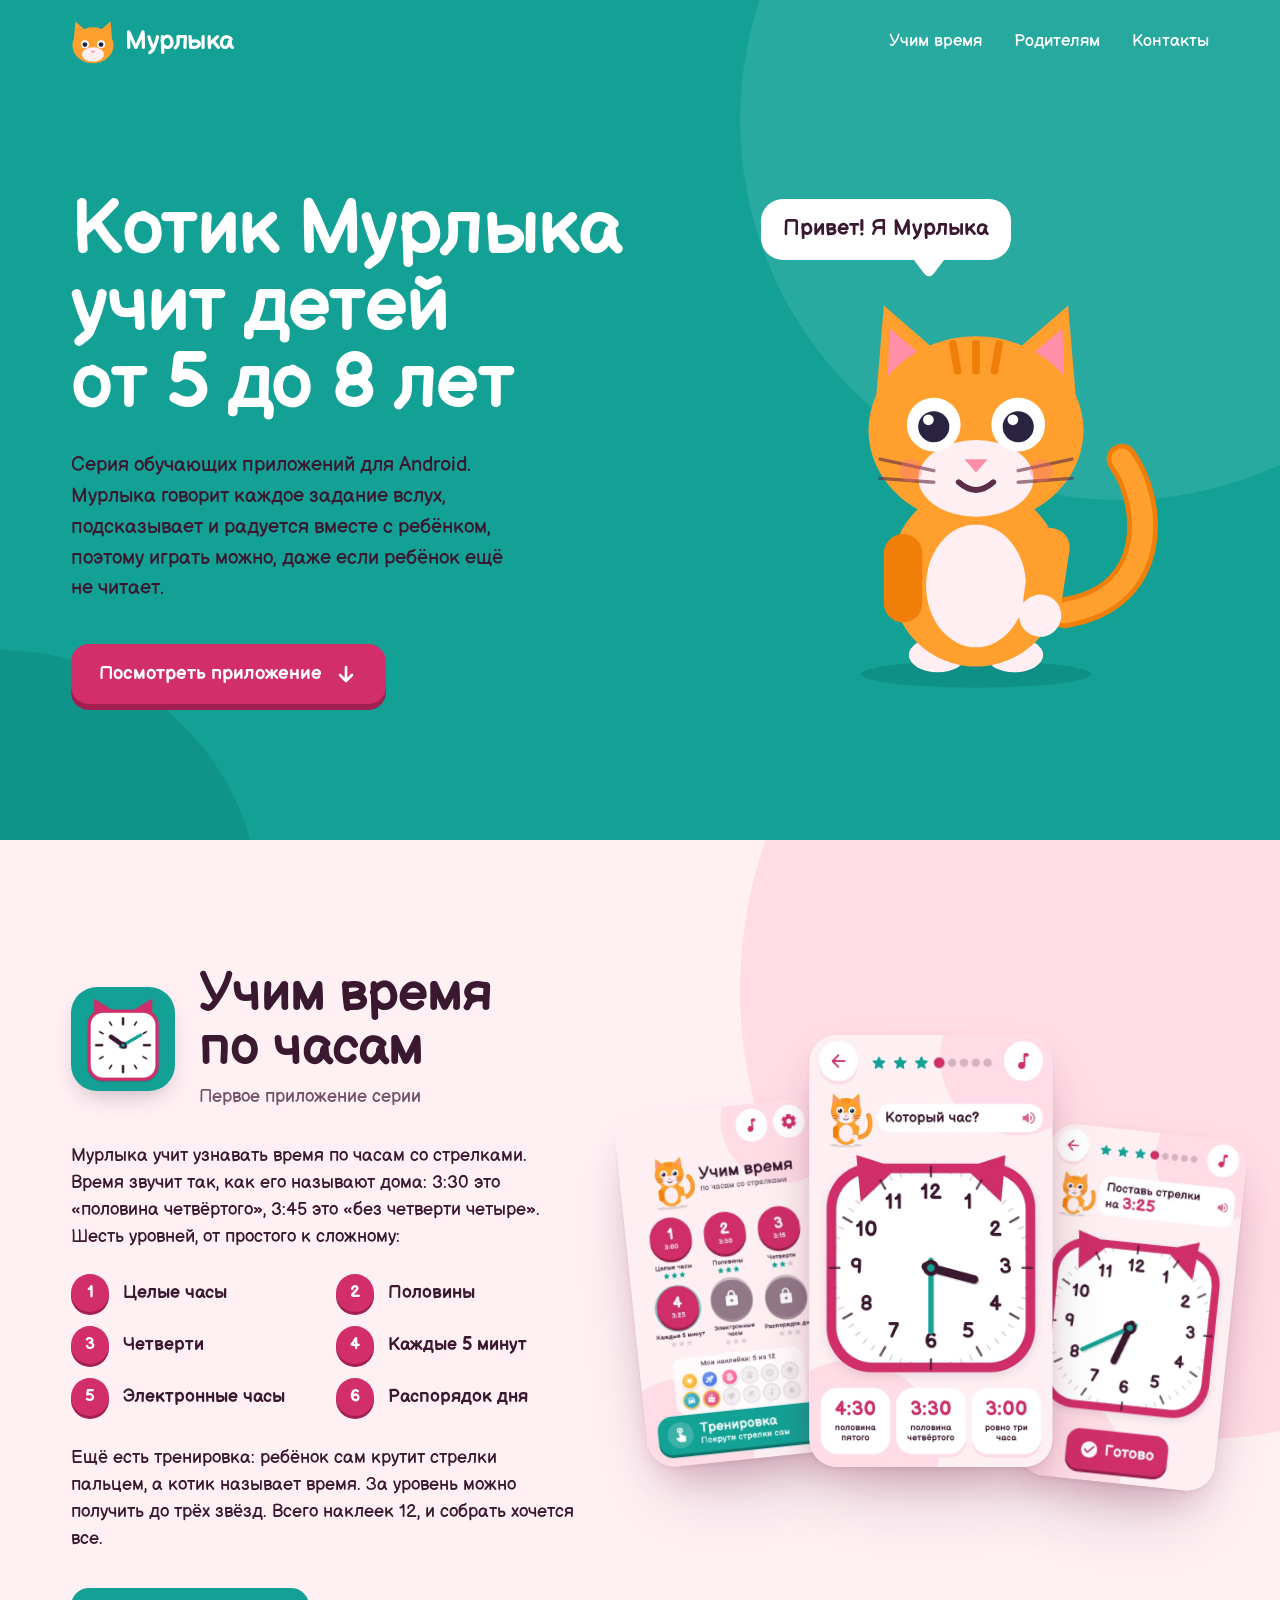
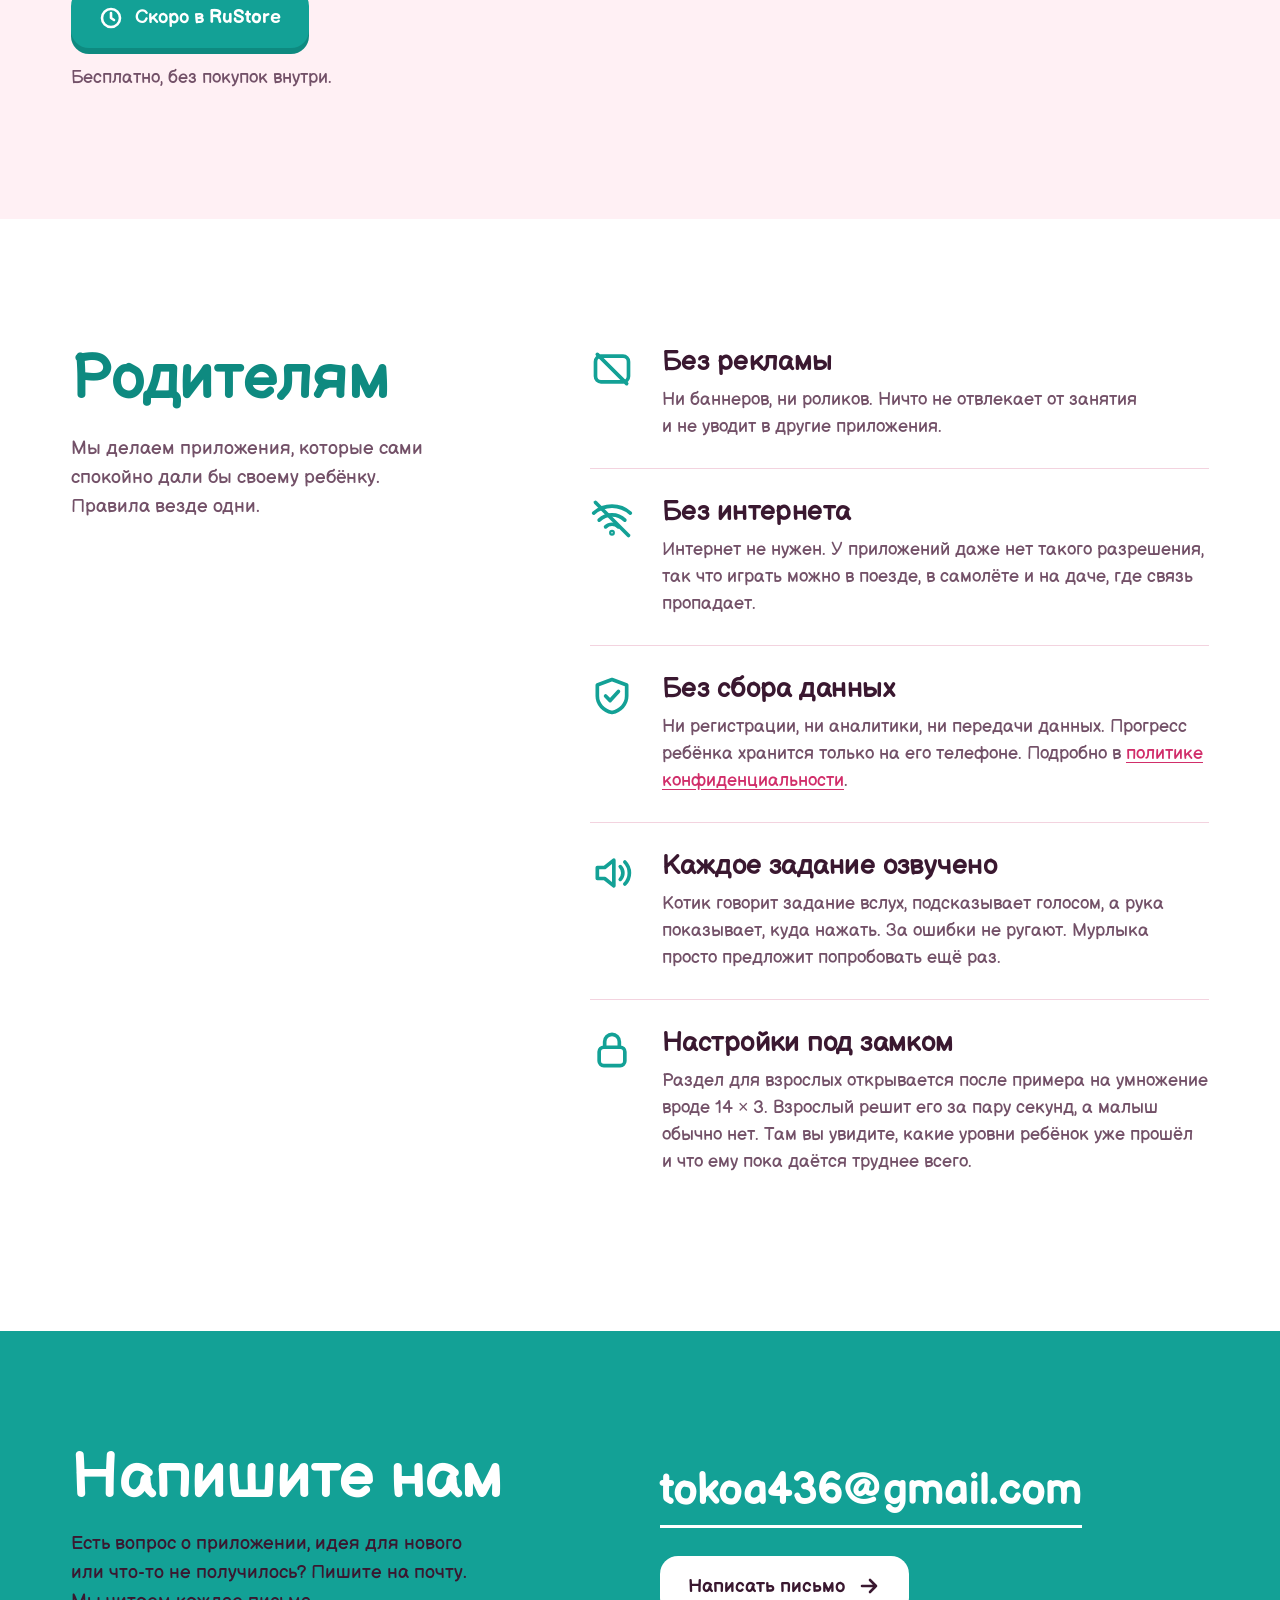
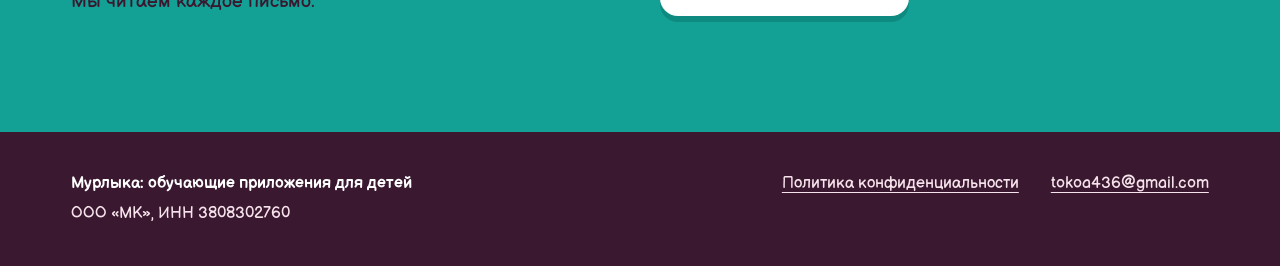
==== index.html @ 490cc43a "Сайт серии «Мурлыка»: главная и политика конфиденциальности" ====
<!doctype html>
<html lang="ru">
<head>
<meta charset="utf-8">
<meta name="viewport" content="width=device-width, initial-scale=1">
<title>Мурлыка: обучающие приложения для детей 5-8 лет</title>
<meta name="description" content="Серия обучающих приложений для Android с котиком Мурлыкой. Для детей 5-8 лет: всё озвучено, без рекламы, без интернета, без сбора данных.">
<link rel="canonical" href="https://iturup1606.github.io/murlyka-site/">
<meta name="theme-color" content="#13A196">
<meta property="og:type" content="website">
<meta property="og:locale" content="ru_RU">
<meta property="og:title" content="Мурлыка: обучающие приложения для детей">
<meta property="og:description" content="Котик Мурлыка учит детей 5-8 лет. Без рекламы, без интернета, без сбора данных.">
<meta property="og:url" content="https://iturup1606.github.io/murlyka-site/">
<meta property="og:image" content="https://iturup1606.github.io/murlyka-site/assets/img/app-icon.png">
<link rel="icon" type="image/png" sizes="32x32" href="assets/img/favicon-32.png">
<link rel="apple-touch-icon" href="assets/img/apple-touch-icon.png">
<link rel="preload" href="assets/fonts/BalsamiqSans-Bold.woff" as="font" type="font/woff" crossorigin>
<link rel="stylesheet" href="assets/site.css">
<script>document.documentElement.classList.add('js')</script>
</head>
<body>

<header class="top">
  <div class="wrap top-row">
    <a class="logo" href="./" aria-label="Мурлыка, на главную">
      <svg class="logo-cat" viewBox="40 14 120 120" aria-hidden="true">
        <path d="M82 44 52 18 48 66Z M118 44 148 18 152 66Z" fill="#FF9F2E"/>
        <ellipse cx="100" cy="83" rx="56" ry="49" fill="#FF9F2E"/>
        <ellipse cx="100" cy="108" rx="30" ry="20" fill="#FFEEF2"/>
        <circle cx="78" cy="80" r="11" fill="#fff"/><circle cx="78" cy="81" r="6.5" fill="#2A2340"/>
        <circle cx="122" cy="80" r="11" fill="#fff"/><circle cx="122" cy="81" r="6.5" fill="#2A2340"/>
        <path d="M94 98h12l-6 7Z" fill="#FF8FA8"/>
      </svg>
      <span>Мурлыка</span>
    </a>
    <nav class="nav" aria-label="Разделы">
      <a href="#uchim-vremya">Учим время</a>
      <a href="#roditelyam">Родителям</a>
      <a href="#kontakty">Контакты</a>
    </nav>
  </div>
</header>

<main>
<section class="hero">
  <div class="hero-shape hero-shape-a" aria-hidden="true"></div>
  <div class="hero-shape hero-shape-b" aria-hidden="true"></div>
  <div class="wrap hero-grid">
    <div class="hero-text">
      <h1 class="reveal"><span class="nowrap">Котик Мурлыка</span><br> учит детей<br> от&nbsp;5&nbsp;до&nbsp;8&nbsp;лет</h1>
      <p class="lead reveal">Серия обучающих приложений для Android. Мурлыка говорит каждое задание вслух, подсказывает и&nbsp;радуется вместе с&nbsp;ребёнком, поэтому играть можно, даже если ребёнок ещё не&nbsp;читает.</p>
      <a class="btn btn-main reveal" href="#uchim-vremya">Посмотреть приложение
        <svg class="btn-arrow" viewBox="0 0 24 24" aria-hidden="true"><path d="M12 5v14M6 13l6 6 6-6"/></svg>
      </a>
    </div>

    <div class="hero-cat">
      <p class="bubble" id="bubble" aria-live="polite">Привет! Я&nbsp;Мурлыка</p>
      <button class="cat-btn" id="cat" type="button" aria-label="Котик Мурлыка: нажмите, и он помашет лапкой">
        <svg class="cat" viewBox="0 0 200 220" aria-hidden="true">
          <defs>
            <clipPath id="eyeL"><circle cx="78" cy="80" r="14.5"/></clipPath>
            <clipPath id="eyeR"><circle cx="122" cy="80" r="14.5"/></clipPath>
          </defs>
          <ellipse class="cat-shadow" cx="100" cy="210" rx="60" ry="7" fill="#0B6F67" opacity=".35"/>
          <g class="cat-jump">
          <g class="cat-body">
            <g class="cat-tail">
              <path d="M146 178C196 170 192 120 176 98" fill="none" stroke="#F07F0A" stroke-width="16" stroke-linecap="round"/>
              <path d="M146 178C196 170 192 120 176 98" fill="none" stroke="#FF9F2E" stroke-width="11" stroke-linecap="round"/>
            </g>
            <ellipse cx="80" cy="200" rx="15" ry="9" fill="#FFEEF2"/>
            <ellipse cx="120" cy="200" rx="15" ry="9" fill="#FFEEF2"/>
            <rect x="56" y="112" width="88" height="94" rx="44" fill="#FF9F2E"/>
            <ellipse cx="100" cy="164" rx="26" ry="32" fill="#FFEEF2"/>
            <rect x="52" y="137" width="20" height="46" rx="10" fill="#F07F0A"/>
            <g class="cat-paw">
              <rect x="130" y="134" width="20" height="48" rx="10" fill="#FF9F2E"/>
              <circle cx="140" cy="180" r="11" fill="#FFEEF2"/>
            </g>
            <g class="cat-head">
              <path d="M82 44 52 18 48 66Z M118 44 148 18 152 66Z" fill="#FF9F2E"/>
              <path d="M74 46 55 30 54 58Z M126 46 145 30 146 58Z" fill="#FF8FA8"/>
              <ellipse cx="100" cy="83" rx="56" ry="49" fill="#FF9F2E"/>
              <path d="M88 38 90.4 52M100 38v14M112 38 109.6 52" stroke="#F07F0A" stroke-width="4" stroke-linecap="round"/>
              <ellipse cx="100" cy="108" rx="30" ry="20" fill="#FFEEF2"/>
              <g clip-path="url(#eyeL)">
                <circle cx="78" cy="80" r="14" fill="#fff"/>
                <circle cx="78" cy="81.1" r="8.1" fill="#2A2340"/>
                <circle cx="75.2" cy="77.5" r="2.8" fill="#fff"/>
                <rect class="cat-lid" x="62" y="65" width="32" height="31" fill="#FF9F2E"/>
              </g>
              <g clip-path="url(#eyeR)">
                <circle cx="122" cy="80" r="14" fill="#fff"/>
                <circle cx="122" cy="81.1" r="8.1" fill="#2A2340"/>
                <circle cx="119.2" cy="77.5" r="2.8" fill="#fff"/>
                <rect class="cat-lid" x="106" y="65" width="32" height="31" fill="#FF9F2E"/>
              </g>
              <path d="M94 98h12l-6 7Z" fill="#FF8FA8"/>
              <path d="M91 110Q100 118.1 109 110" fill="none" stroke="#5A2E46" stroke-width="3" stroke-linecap="round"/>
              <path d="M122 104 150 98M122 110 150 108M78 104 50 98M78 110 50 108" stroke="#5A2E46" stroke-opacity=".6" stroke-width="1.8" stroke-linecap="round"/>
              <circle cx="66" cy="104" r="6" fill="#FF6F91" fill-opacity=".33"/>
              <circle cx="134" cy="104" r="6" fill="#FF6F91" fill-opacity=".33"/>
            </g>
          </g>
          </g>
        </svg>
      </button>
    </div>
  </div>
</section>

<section class="app" id="uchim-vremya">
  <div class="app-shape" aria-hidden="true"></div>
  <div class="wrap app-grid">
    <div class="app-text">
      <div class="app-head reveal">
        <img class="app-icon" src="assets/img/app-icon.png" width="120" height="120" alt="Значок приложения: часы с кошачьими ушками">
        <div>
          <h2>Учим время по&nbsp;часам</h2>
          <p class="app-sub">Первое приложение серии</p>
        </div>
      </div>
      <p class="reveal">Мурлыка учит узнавать время по&nbsp;часам со&nbsp;стрелками. Время звучит так, как его называют дома: 3:30&nbsp;это «половина четвёртого», 3:45&nbsp;это «без четверти четыре». Шесть уровней, от&nbsp;простого к&nbsp;сложному:</p>
      <ol class="levels reveal">
        <li>Целые часы</li>
        <li>Половины</li>
        <li>Четверти</li>
        <li>Каждые 5&nbsp;минут</li>
        <li>Электронные часы</li>
        <li>Распорядок дня</li>
      </ol>
      <p class="reveal">Ещё есть тренировка: ребёнок сам крутит стрелки пальцем, а&nbsp;котик называет время. За&nbsp;уровень можно получить до&nbsp;трёх звёзд. Всего наклеек&nbsp;12, и&nbsp;собрать хочется все.</p>
      <div class="store reveal">
        <span class="btn btn-soon" role="text">
          <svg class="btn-icon" viewBox="0 0 24 24" aria-hidden="true"><circle cx="12" cy="12" r="9"/><path d="M12 7v5l3 2"/></svg>
          Скоро в&nbsp;RuStore
        </span>
        <p class="store-note">Бесплатно, без покупок внутри.</p>
      </div>
    </div>

    <div class="phones" aria-label="Скриншоты приложения">
      <figure class="phone phone-1 reveal">
        <img src="assets/img/01_karta_urovnej.webp" width="540" height="960" alt="Главный экран: котик Мурлыка и шесть уровней со звёздами" loading="lazy">
      </figure>
      <figure class="phone phone-2 reveal">
        <img src="assets/img/02_polovina_chetvertogo.webp" width="540" height="960" alt="Задание «Который час?»: часы показывают половину четвёртого, три варианта ответа" loading="lazy">
      </figure>
      <figure class="phone phone-3 reveal">
        <img src="assets/img/03_postav_strelki.webp" width="540" height="960" alt="Задание: поставить стрелки на часах на нужное время" loading="lazy">
      </figure>
    </div>
  </div>
</section>

<section class="parents" id="roditelyam">
  <div class="wrap parents-grid">
    <div class="parents-head">
      <h2 class="reveal">Родителям</h2>
      <p class="reveal">Мы делаем приложения, которые сами спокойно дали бы своему ребёнку. Правила везде одни.</p>
    </div>
    <ul class="rules">
      <li class="rule reveal">
        <svg class="rule-icon" viewBox="0 0 24 24" aria-hidden="true"><rect x="3" y="5" width="18" height="14" rx="3"/><path d="M4 4l16 16"/></svg>
        <div>
          <h3>Без рекламы</h3>
          <p>Ни баннеров, ни роликов. Ничто не&nbsp;отвлекает от&nbsp;занятия и&nbsp;не&nbsp;уводит в&nbsp;другие приложения.</p>
        </div>
      </li>
      <li class="rule reveal">
        <svg class="rule-icon" viewBox="0 0 24 24" aria-hidden="true"><path d="M2 8.8a15 15 0 0 1 20 0M5 12.6a10 10 0 0 1 14 0M8.5 16.3a5 5 0 0 1 7 0"/><circle cx="12" cy="19.5" r=".6"/><path d="M3 3l18 18"/></svg>
        <div>
          <h3>Без интернета</h3>
          <p>Интернет не&nbsp;нужен. У&nbsp;приложений даже нет такого разрешения, так что играть можно в&nbsp;поезде, в&nbsp;самолёте и&nbsp;на&nbsp;даче, где связь пропадает.</p>
        </div>
      </li>
      <li class="rule reveal">
        <svg class="rule-icon" viewBox="0 0 24 24" aria-hidden="true"><path d="M12 3l8 3v6c0 4.5-3.4 8-8 9-4.6-1-8-4.5-8-9V6z"/><path d="M8.5 12l2.5 2.5 4.5-5"/></svg>
        <div>
          <h3>Без сбора данных</h3>
          <p>Ни регистрации, ни аналитики, ни&nbsp;передачи данных. Прогресс ребёнка хранится только на&nbsp;его телефоне. Подробно в&nbsp;<a href="privacy/">политике конфиденциальности</a>.</p>
        </div>
      </li>
      <li class="rule reveal">
        <svg class="rule-icon" viewBox="0 0 24 24" aria-hidden="true"><path d="M4 9v6h4l5 4V5L8 9z"/><path d="M16.5 8.5a5 5 0 0 1 0 7M19 6a8.5 8.5 0 0 1 0 12"/></svg>
        <div>
          <h3>Каждое задание озвучено</h3>
          <p>Котик говорит задание вслух, подсказывает голосом, а&nbsp;рука показывает, куда нажать. За&nbsp;ошибки не&nbsp;ругают. Мурлыка просто предложит попробовать ещё раз.</p>
        </div>
      </li>
      <li class="rule reveal">
        <svg class="rule-icon" viewBox="0 0 24 24" aria-hidden="true"><rect x="5" y="10.5" width="14" height="10" rx="2.5"/><path d="M8 10.5V7.5a4 4 0 0 1 8 0v3"/></svg>
        <div>
          <h3>Настройки под замком</h3>
          <p>Раздел для взрослых открывается после примера на&nbsp;умножение вроде 14&nbsp;×&nbsp;3. Взрослый решит его за&nbsp;пару секунд, а&nbsp;малыш обычно нет. Там вы увидите, какие уровни ребёнок уже прошёл и&nbsp;что ему пока даётся труднее всего.</p>
        </div>
      </li>
    </ul>
  </div>
</section>

<section class="contacts" id="kontakty">
  <div class="wrap contacts-grid">
    <div>
      <h2 class="reveal">Напишите нам</h2>
      <p class="reveal">Есть вопрос о&nbsp;приложении, идея для нового или что-то не&nbsp;получилось? Пишите на&nbsp;почту. Мы&nbsp;читаем каждое письмо.</p>
    </div>
    <div class="contacts-mail reveal">
      <a class="mail" href="mailto:tokoa436@gmail.com">tokoa436@gmail.com</a>
      <a class="btn btn-light" href="mailto:tokoa436@gmail.com?subject=%D0%9C%D1%83%D1%80%D0%BB%D1%8B%D0%BA%D0%B0">Написать письмо
        <svg class="btn-arrow btn-arrow-r" viewBox="0 0 24 24" aria-hidden="true"><path d="M5 12h14M13 6l6 6-6 6"/></svg>
      </a>
    </div>
  </div>
</section>
</main>

<footer class="foot">
  <div class="wrap foot-row">
    <div>
      <p class="foot-name">Мурлыка: обучающие приложения для детей</p>
      <p class="legal">ООО «МК», ИНН&nbsp;3808302760</p>
    </div>
    <nav class="foot-links" aria-label="Документы">
      <a href="privacy/">Политика конфиденциальности</a>
      <a href="mailto:tokoa436@gmail.com">tokoa436@gmail.com</a>
    </nav>
  </div>
</footer>

<script src="assets/site.js" defer></script>
</body>
</html>
---- assets/site.css ----
/* Мурлыка: сайт серии. Цвета и шрифт из приложения (uchim-vremya\app\lib\app_style.dart). */

@font-face {
  font-family: "Balsamiq Sans";
  src: url("fonts/BalsamiqSans-Regular.woff") format("woff");
  font-weight: 400;
  font-display: swap;
}
@font-face {
  font-family: "Balsamiq Sans";
  src: url("fonts/BalsamiqSans-Bold.woff") format("woff");
  font-weight: 700;
  font-display: swap;
}

:root {
  --teal: #13A196;
  --teal-deep: #0E8A80;
  --rasp: #D12E6A;
  --rasp-deep: #A31F51;
  --plum: #3A1830;
  --muted: #735168;
  --pink: #FFF0F4;
  --pink-shape: #FFDCE6;
  --white: #FFFFFF;
  --ease: cubic-bezier(.22, 1, .36, 1);
  --r-btn: 18px;
  --r-phone: 28px;
  --gutter: clamp(16px, 4vw, 56px);
}

*, *::before, *::after { box-sizing: border-box; }
html { scroll-behavior: smooth; -webkit-text-size-adjust: 100%; }
body {
  margin: 0;
  font-family: "Balsamiq Sans", "Trebuchet MS", sans-serif;
  font-size: 1.125rem;
  line-height: 1.5;
  color: var(--plum);
  background: var(--white);
  overflow-x: hidden;
}
img { display: block; max-width: 100%; height: auto; }
h1, h2, h3 { margin: 0; font-weight: 700; letter-spacing: -0.02em; text-wrap: balance; }
p { margin: 0; }
a { color: inherit; }
.nowrap { white-space: nowrap; }
.wrap { width: 100%; max-width: 1240px; margin: 0 auto; padding: 0 var(--gutter); }

:focus-visible { outline: 3px solid var(--plum); outline-offset: 3px; border-radius: 6px; }

/* Шапка */
.top { position: absolute; inset: 0 0 auto; z-index: 5; }
.top-row { display: flex; align-items: center; justify-content: space-between; height: 84px; }
.logo { display: flex; align-items: center; gap: 10px; text-decoration: none; color: var(--white); font-weight: 700; font-size: 1.6rem; letter-spacing: -0.02em; }
.logo-cat { width: 44px; height: 44px; }
.nav { display: flex; gap: 32px; }
.nav a { color: var(--white); text-decoration: none; font-size: 1.05rem; position: relative; padding: 6px 0; }
.nav a::after {
  content: ""; position: absolute; left: 0; right: 0; bottom: 0; height: 3px; border-radius: 3px;
  background: var(--white); transform: scaleX(0); transform-origin: left; transition: transform 420ms var(--ease);
}
.nav a:hover::after { transform: scaleX(1); }

/* Кнопки */
.btn {
  display: inline-flex; align-items: center; gap: 12px;
  padding: 18px 28px; border-radius: var(--r-btn); border: 0;
  font: 700 1.2rem/1.2 "Balsamiq Sans", sans-serif; text-decoration: none;
  transition: transform 320ms var(--ease), box-shadow 320ms var(--ease);
}
.btn-main { background: var(--rasp); color: var(--white); box-shadow: 0 6px 0 var(--rasp-deep); }
.btn-main:hover { transform: translateY(2px); box-shadow: 0 4px 0 var(--rasp-deep); }
.btn-main:active { transform: translateY(6px); box-shadow: 0 0 0 var(--rasp-deep); }
.btn-light { background: var(--white); color: var(--plum); box-shadow: 0 6px 0 var(--teal-deep); }
.btn-light:hover { transform: translateY(2px); box-shadow: 0 4px 0 var(--teal-deep); }
.btn-light:active { transform: translateY(6px); box-shadow: 0 0 0 var(--teal-deep); }
.btn-soon { background: var(--teal); color: var(--white); box-shadow: 0 6px 0 var(--teal-deep); cursor: default; }
.btn-arrow, .btn-icon { width: 24px; height: 24px; fill: none; stroke: currentColor; stroke-width: 2.6; stroke-linecap: round; stroke-linejoin: round; flex: none; }
.btn-arrow { transition: transform 520ms var(--ease); }
.btn:hover .btn-arrow { transform: translateY(3px); }
.btn:hover .btn-arrow-r { transform: translateX(4px); }

/* Первый экран */
.hero { position: relative; overflow: hidden; background: var(--teal); padding: 128px 0 72px; }
.hero-shape { position: absolute; border-radius: 50%; background: rgba(255, 255, 255, .09); pointer-events: none; }
.hero-shape-a { width: 760px; height: 760px; right: -220px; top: -260px; }
.hero-shape-b { width: 520px; height: 520px; left: -260px; bottom: -330px; background: rgba(14, 138, 128, .55); }
.hero-grid { position: relative; display: grid; grid-template-columns: 1.15fr .85fr; align-items: center; gap: 40px; min-height: min(640px, 72vh); }
.hero h1 { color: var(--white); font-size: clamp(2.6rem, 6vw, 5.2rem); line-height: 1.0; }
.lead { margin-top: 28px; font-size: clamp(1.15rem, 1.6vw, 1.35rem); max-width: 36ch; }
.hero .btn { margin-top: 40px; }

.hero-cat { position: relative; display: flex; flex-direction: column; align-items: center; padding-top: 72px; }
.bubble {
  position: absolute; top: 0; left: 4%; z-index: 1;
  background: var(--white); color: var(--plum); font-weight: 700; font-size: clamp(1.1rem, 1.7vw, 1.4rem);
  padding: 14px 22px; border-radius: 22px; white-space: nowrap;
  transition: transform 420ms var(--ease);
}
.bubble::after {
  content: ""; position: absolute; left: 62%; bottom: -12px; width: 26px; height: 26px;
  background: var(--white); border-radius: 0 0 8px 0; transform: rotate(45deg) skew(8deg, 8deg);
}
.bubble.is-pop { animation: pop 520ms var(--ease); }
.cat-btn { border: 0; padding: 0; background: none; cursor: pointer; -webkit-tap-highlight-color: transparent; }
.cat { width: clamp(240px, 30vw, 420px); height: auto; overflow: visible; }

/* Котик: те же движения, что в приложении (kids_core, CatPainter) */
.cat-body { animation: bob 2.6s ease-in-out infinite alternate; }
.cat-tail { transform-origin: 146px 178px; animation: tail 2.6s ease-in-out infinite alternate; }
.cat-lid { transform-box: fill-box; transform-origin: 50% 0; transform: scaleY(0); animation: blink 4.6s infinite; }
.cat-paw { transform-origin: 140px 136px; transform: rotate(8.6deg); }
.cat-head { transform-origin: 100px 82px; }
.cat-shadow { transform-origin: 100px 210px; }
.cat-btn.is-waving .cat-paw { animation: wave 1.5s var(--ease); }
.cat-btn.is-waving .cat-head { animation: lean 1.5s ease-in-out; }
.cat-btn.is-jumping .cat-jump { animation: jump 950ms var(--ease); }
.cat-btn.is-jumping .cat-shadow { animation: shadow 950ms var(--ease); }

@keyframes bob { from { transform: translateY(-2px); } to { transform: translateY(3px); } }
@keyframes tail { from { transform: rotate(-5deg); } to { transform: rotate(7deg); } }
@keyframes blink { 0%, 93%, 100% { transform: scaleY(0); } 96% { transform: scaleY(1); } }
@keyframes wave {
  0% { transform: rotate(8.6deg); }
  22% { transform: rotate(-112deg); }
  38% { transform: rotate(-138deg); }
  54% { transform: rotate(-108deg); }
  70% { transform: rotate(-138deg); }
  84% { transform: rotate(-112deg); }
  100% { transform: rotate(8.6deg); }
}
@keyframes lean { 0%, 100% { transform: rotate(0); } 30% { transform: rotate(6deg); } 70% { transform: rotate(-4deg); } }
@keyframes jump {
  0% { transform: translateY(0) scale(1, 1); }
  15% { transform: translateY(0) scale(1.06, .92); transform-origin: 100px 210px; }
  50% { transform: translateY(-46px) scale(.96, 1.05); }
  80% { transform: translateY(0) scale(1.05, .94); }
  100% { transform: translateY(0) scale(1, 1); }
}
@keyframes shadow { 0%, 100% { transform: scaleX(1); } 50% { transform: scaleX(.65); } }
@keyframes pop { 0% { transform: scale(.85); } 60% { transform: scale(1.05); } 100% { transform: scale(1); } }
.cat-jump { transform-origin: 100px 210px; }

/* Приложение «Учим время» */
.app { position: relative; overflow: hidden; background: var(--pink); padding: clamp(80px, 10vw, 140px) 0; }
.app-shape { position: absolute; width: 900px; height: 900px; border-radius: 50%; background: var(--pink-shape); right: -360px; top: -300px; pointer-events: none; }
.app-grid { position: relative; display: grid; grid-template-columns: 1fr 1.1fr; gap: clamp(40px, 6vw, 96px); align-items: center; }
.app-head { display: flex; align-items: center; gap: 24px; margin-bottom: 32px; }
.app-icon { width: 104px; height: 104px; border-radius: 26px; flex: none; box-shadow: 0 10px 24px -10px rgba(58, 24, 48, .35); }
.app h2 { font-size: clamp(2rem, 4.2vw, 3.5rem); line-height: 1.0; }
.app-sub { margin-top: 8px; color: var(--muted); font-size: 1.1rem; }
.app-text > p { max-width: 46ch; }
.levels {
  list-style: none; counter-reset: lvl; margin: 24px 0 28px; padding: 0;
  display: grid; grid-template-columns: repeat(2, minmax(0, 1fr)); gap: 14px 24px; max-width: 520px;
}
.levels li { counter-increment: lvl; display: flex; align-items: center; gap: 14px; font-weight: 700; font-size: 1.15rem; }
.levels li::before {
  content: counter(lvl); flex: none; display: grid; place-items: center;
  width: 38px; height: 38px; border-radius: 50%;
  background: var(--rasp); color: var(--white); font-size: 1.05rem; box-shadow: 0 3px 0 var(--rasp-deep);
}
.store { margin-top: 36px; display: flex; flex-wrap: wrap; align-items: center; gap: 16px 24px; }
.store-note { color: var(--muted); }

.phones { position: relative; display: flex; justify-content: center; align-items: flex-start; height: clamp(480px, 46vw, 600px); }
.phone { margin: 0; position: absolute; width: clamp(200px, 19vw, 260px); border-radius: var(--r-phone); overflow: hidden; background: var(--white);
  box-shadow: 0 2px 4px rgba(58, 24, 48, .06), 0 18px 40px -12px rgba(163, 31, 81, .28), 0 40px 80px -30px rgba(58, 24, 48, .3); }
.phone-1, .phone-3 { width: clamp(170px, 15.5vw, 222px); }
.phone-1 { left: -4%; top: 72px; rotate: -6deg; }
.phone-2 { left: 50%; top: 0; translate: -50% 0; z-index: 2; width: clamp(200px, 19vw, 268px); }
.phone-3 { right: -4%; top: 96px; rotate: 6deg; }

/* Родителям */
.parents { background: var(--white); padding: clamp(80px, 10vw, 140px) 0; }
.parents-grid { display: grid; grid-template-columns: 5fr 7fr; gap: clamp(40px, 6vw, 96px); align-items: start; }
.parents-head { position: sticky; top: 40px; }
.parents h2 { font-size: clamp(2.2rem, 5vw, 4.2rem); line-height: 1.0; color: var(--teal-deep); }
.parents-head p { margin-top: 24px; max-width: 34ch; color: var(--muted); font-size: 1.2rem; }
.rules { list-style: none; margin: 0; padding: 0; }
.rule { display: grid; grid-template-columns: 48px 1fr; gap: 24px; padding: 28px 0; border-top: 1px solid #F3D3DF; }
.rule:first-child { border-top: 0; padding-top: 0; }
.rule-icon { width: 44px; height: 44px; fill: none; stroke: var(--teal); stroke-width: 2; stroke-linecap: round; stroke-linejoin: round; }
.rule h3 { font-size: clamp(1.4rem, 2.2vw, 1.8rem); line-height: 1.1; }
.rule p { margin-top: 8px; color: var(--muted); max-width: 52ch; }
.rule a { color: var(--rasp); text-underline-offset: 3px; }

/* Контакты */
.contacts { background: var(--teal); padding: clamp(72px, 9vw, 120px) 0; }
.contacts-grid { display: grid; grid-template-columns: 1fr 1fr; gap: 40px; align-items: end; }
.contacts h2 { color: var(--white); font-size: clamp(2.2rem, 5vw, 4.2rem); line-height: 1.0; }
.contacts-grid p { margin-top: 20px; max-width: 38ch; font-size: 1.2rem; }
.contacts-mail { display: flex; flex-direction: column; align-items: flex-start; gap: 28px; }
.mail { color: var(--white); font-weight: 700; font-size: clamp(1.6rem, 3.4vw, 2.8rem); letter-spacing: -0.02em; text-decoration: none; background: linear-gradient(currentColor, currentColor) 0 100% / 100% 3px no-repeat; padding-bottom: 4px; transition: background-size 500ms var(--ease); }
.mail:hover { background-size: 0 3px; background-position: 100% 100%; }

/* Подвал */
.foot { background: var(--plum); color: #F6E3EB; padding: 40px 0; font-size: 1rem; }
.foot-row { display: flex; flex-wrap: wrap; justify-content: space-between; gap: 20px 40px; align-items: flex-start; }
.foot-name { font-weight: 700; color: var(--white); }
.legal { margin-top: 6px; }
.foot-links { display: flex; flex-wrap: wrap; gap: 12px 32px; }
.foot-links a { text-underline-offset: 4px; }

/* Страница политики */
.page-top { position: relative; background: var(--teal); }
.page-top .top { position: static; }
.doc { padding: clamp(48px, 7vw, 96px) 0 clamp(72px, 9vw, 120px); }
.doc-body { max-width: 62ch; }
.doc h1 { font-size: clamp(2.2rem, 5vw, 3.8rem); line-height: 1.0; }
.doc .doc-date { margin-top: 16px; color: var(--muted); }
.doc h2 { font-size: clamp(1.4rem, 2.4vw, 1.8rem); line-height: 1.15; margin-top: 44px; color: var(--teal-deep); }
.doc p, .doc li { margin-top: 12px; }
.doc ul { padding-left: 1.2em; margin: 0; }
.doc li::marker { color: var(--teal); }
.doc a { color: var(--rasp); text-underline-offset: 3px; }

/* Появление при прокрутке: только когда работает скрипт */
.js .reveal { opacity: 0; transform: translateY(22px); filter: blur(10px); transition: opacity 900ms var(--ease), transform 900ms var(--ease), filter 900ms var(--ease); }
.js .reveal.is-in { opacity: 1; transform: none; filter: blur(0); }
.js .phone.reveal { transform: translateY(60px); }
.js .phone.reveal.is-in { transform: none; }

/* Планшет */
@media (max-width: 960px) {
  .hero-grid { grid-template-columns: 1.2fr .8fr; gap: 24px; min-height: 0; }
  .app-grid, .parents-grid, .contacts-grid { grid-template-columns: 1fr; }
  .parents-head { position: static; }
  .phones { height: clamp(440px, 80vw, 600px); }
  .phone { width: clamp(180px, 30vw, 250px); }
}

/* Телефон */
@media (max-width: 640px) {
  body { font-size: 1.0625rem; }
  .top-row { height: 68px; }
  .logo { font-size: 1.4rem; }
  .logo-cat { width: 38px; height: 38px; }
  .nav { display: none; }
  .hero { padding: 92px 0 56px; }
  .hero-grid { grid-template-columns: 1fr; gap: 8px; min-height: 0; }
  .hero-cat { order: -1; padding-top: 58px; align-items: flex-end; }
  .bubble { left: 0; font-size: 1.05rem; padding: 12px 18px; }
  .cat { width: 200px; }
  .hero h1 { font-size: clamp(2.4rem, 11vw, 3rem); }
  .lead { margin-top: 18px; }
  .hero .btn { margin-top: 28px; width: 100%; justify-content: space-between; }
  .app-head { gap: 16px; }
  .app-icon { width: 76px; height: 76px; border-radius: 20px; }
  .levels { grid-template-columns: 1fr; gap: 12px; }
  .store .btn { width: 100%; justify-content: center; }
  /* скриншоты лентой со стопами, без горизонтальной прокрутки страницы */
  .phones {
    height: auto; display: flex; justify-content: flex-start; gap: 16px;
    overflow-x: auto; scroll-snap-type: x mandatory; margin: 0 calc(-1 * var(--gutter)); padding: 8px var(--gutter) 32px;
    scrollbar-width: none;
  }
  .phones::-webkit-scrollbar { display: none; }
  .phone { position: static; flex: none; width: 66vw; max-width: 260px; rotate: none; translate: none; scroll-snap-align: center; }
  .rule { grid-template-columns: 40px 1fr; gap: 16px; }
  .rule-icon { width: 36px; height: 36px; }
  .contacts-mail { gap: 22px; }
  .contacts-mail .btn { width: 100%; justify-content: space-between; }
  .foot-row { flex-direction: column; }
}

@media (prefers-reduced-motion: reduce) {
  html { scroll-behavior: auto; }
  .cat-body, .cat-tail, .cat-lid { animation: none; }
  .cat-btn.is-waving .cat-paw, .cat-btn.is-waving .cat-head, .cat-btn.is-jumping .cat-jump, .cat-btn.is-jumping .cat-shadow, .bubble.is-pop { animation: none; }
  .js .reveal { opacity: 1; transform: none; filter: none; transition: none; }
}
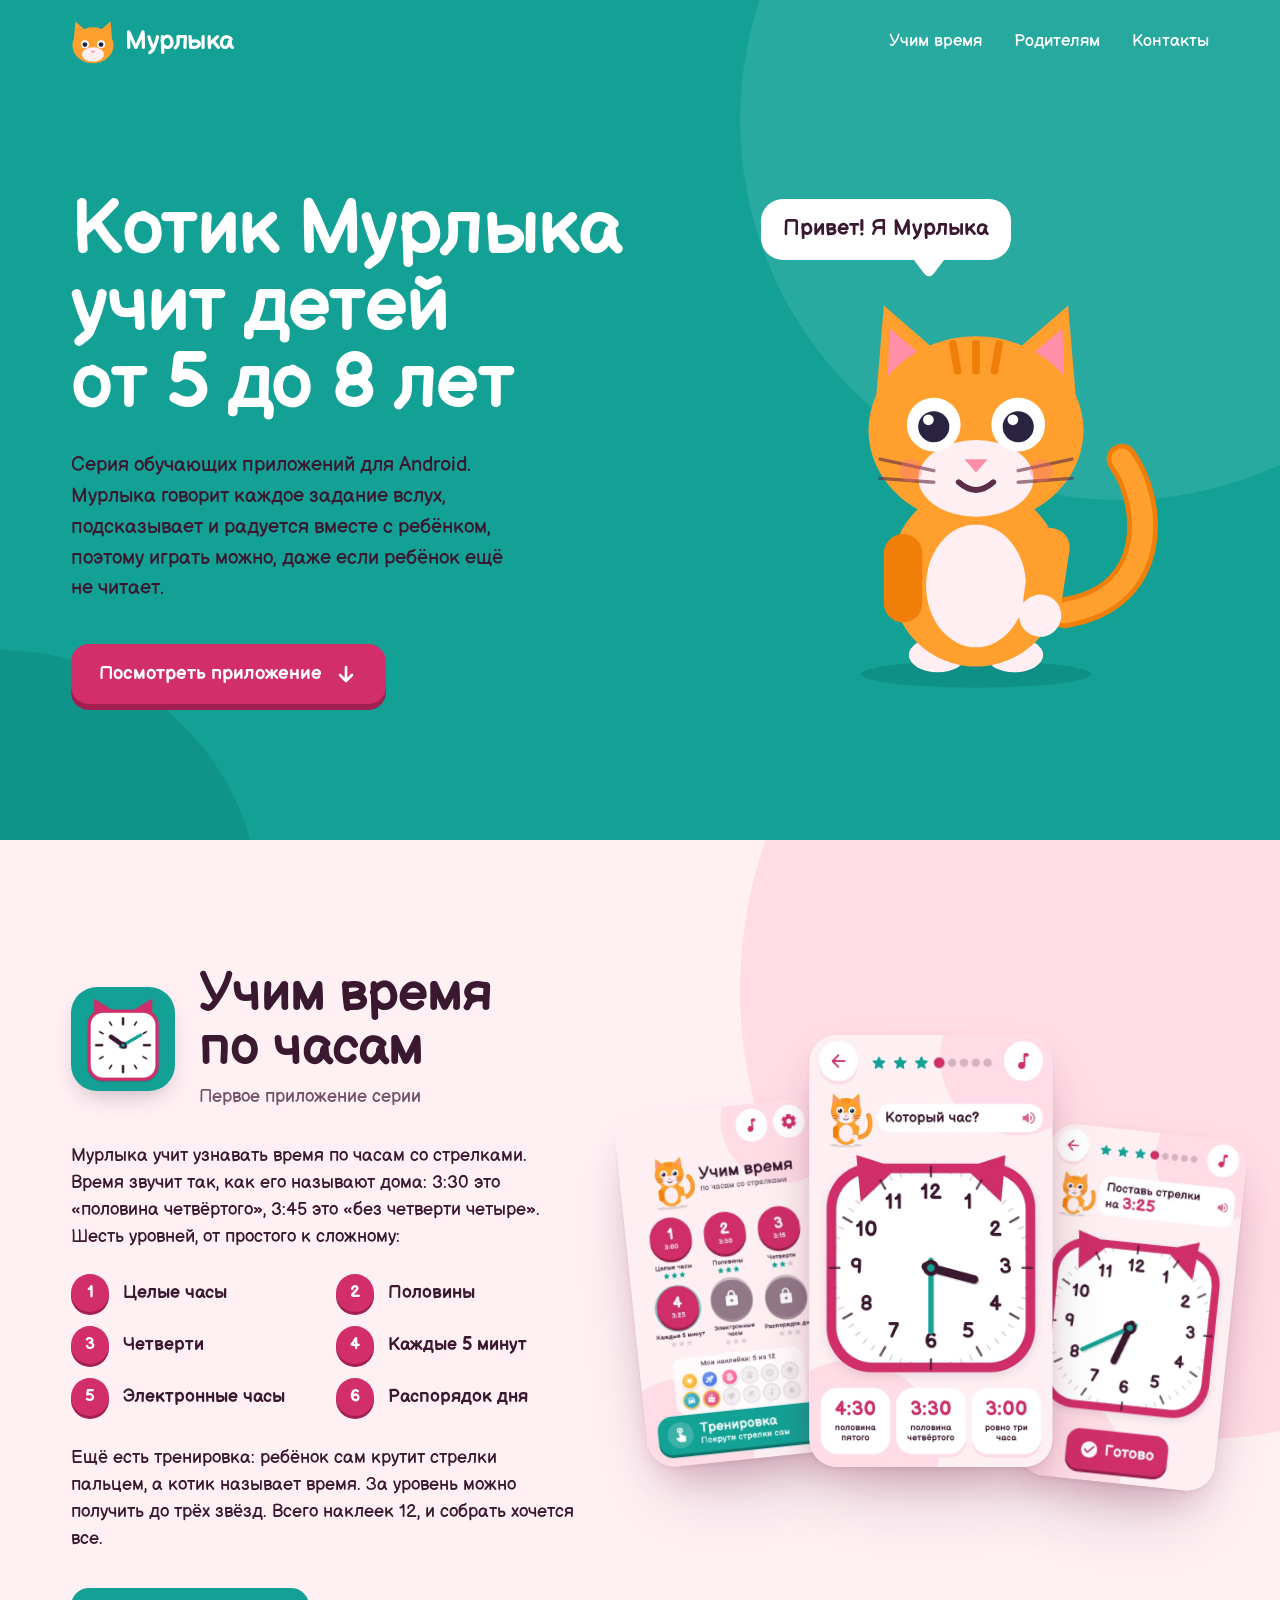
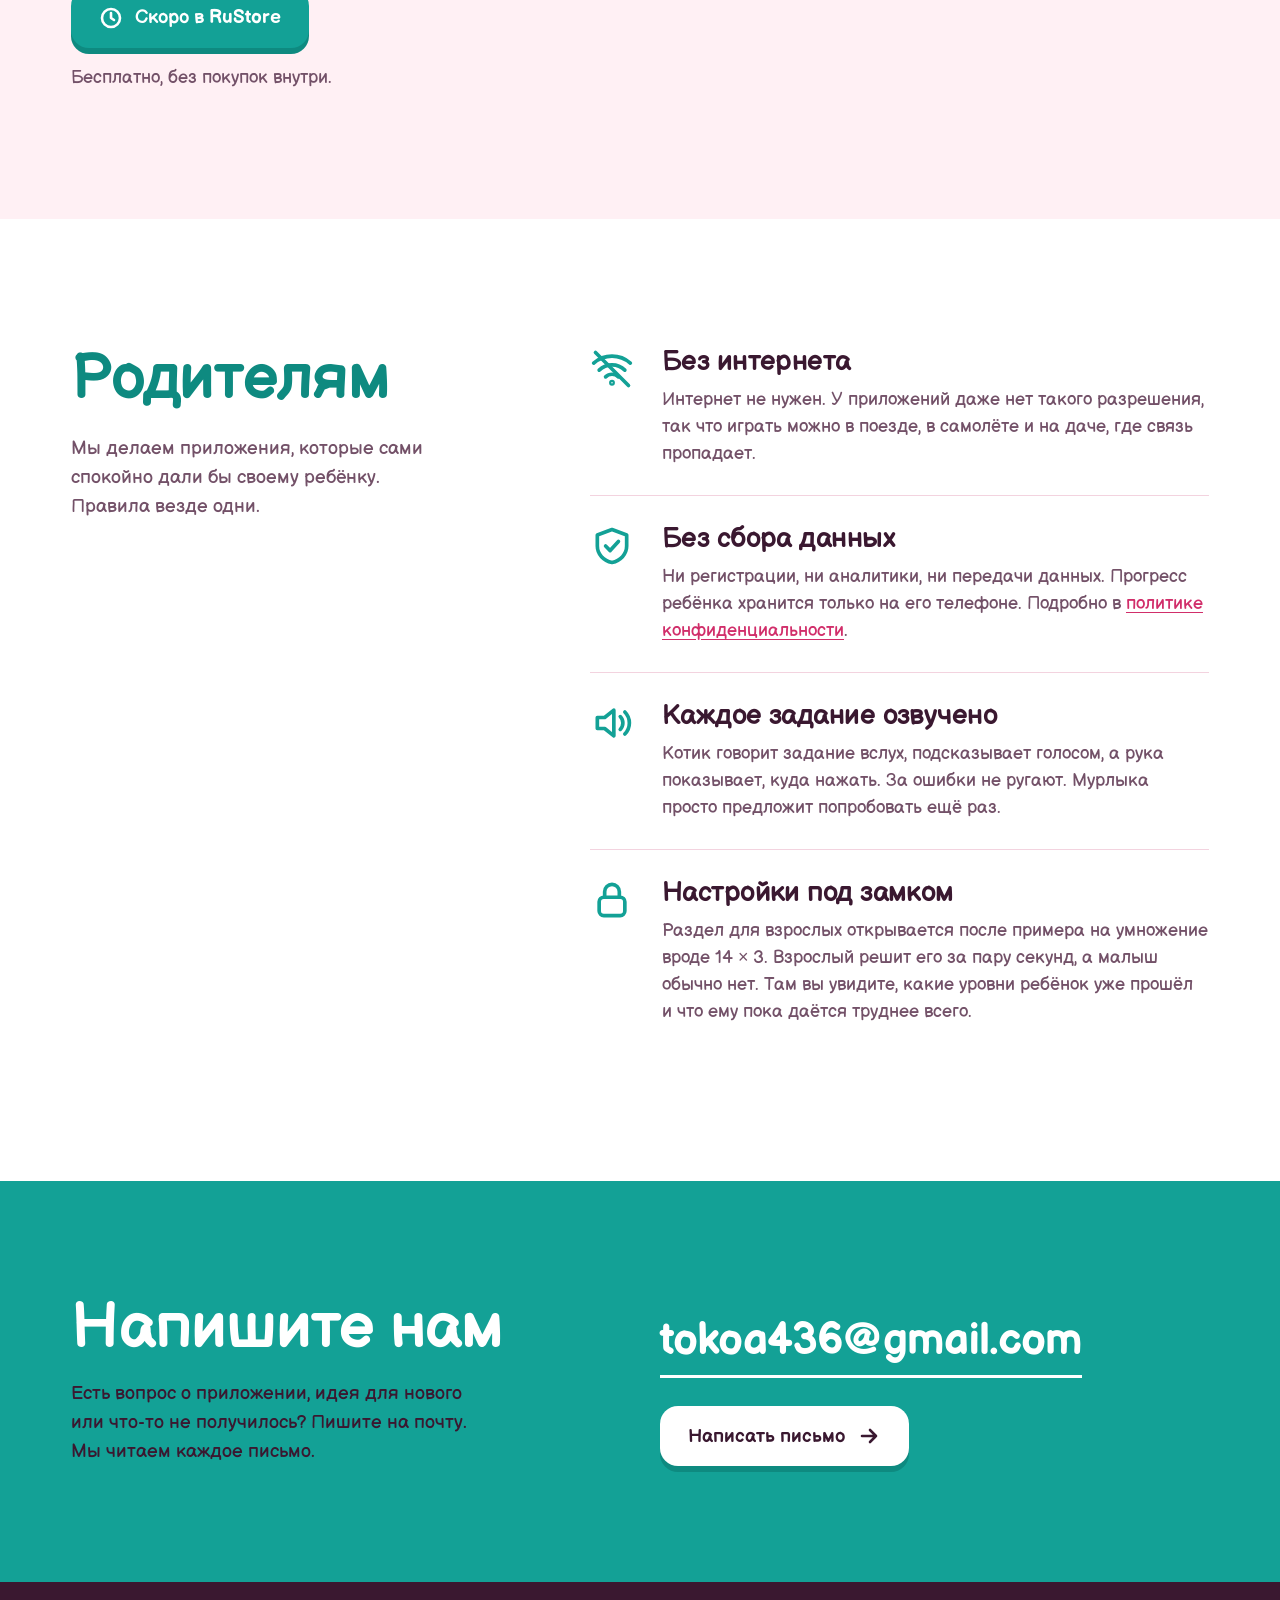
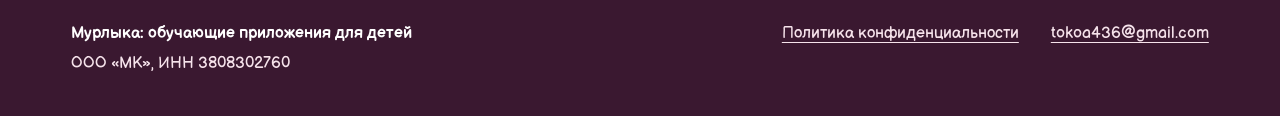
==== commit 7d75c594: "Убраны упоминания рекламы" ====
--- a/index.html
+++ b/index.html
@@ -4,15 +4,15 @@
 <meta charset="utf-8">
 <meta name="viewport" content="width=device-width, initial-scale=1">
 <title>Мурлыка: обучающие приложения для детей 5-8 лет</title>
-<meta name="description" content="Серия обучающих приложений для Android с котиком Мурлыкой. Для детей 5-8 лет: всё озвучено, без рекламы, без интернета, без сбора данных.">
-<link rel="canonical" href="https://iturup1606.github.io/murlyka-site/">
+<meta name="description" content="Серия обучающих приложений для Android с котиком Мурлыкой. Для детей 5-8 лет: всё озвучено, без интернета, без сбора данных.">
+<link rel="canonical" href="https://murlyka-kids.ru/">
 <meta name="theme-color" content="#13A196">
 <meta property="og:type" content="website">
 <meta property="og:locale" content="ru_RU">
 <meta property="og:title" content="Мурлыка: обучающие приложения для детей">
-<meta property="og:description" content="Котик Мурлыка учит детей 5-8 лет. Без рекламы, без интернета, без сбора данных.">
-<meta property="og:url" content="https://iturup1606.github.io/murlyka-site/">
-<meta property="og:image" content="https://iturup1606.github.io/murlyka-site/assets/img/app-icon.png">
+<meta property="og:description" content="Котик Мурлыка учит детей 5-8 лет. Без интернета и без сбора данных.">
+<meta property="og:url" content="https://murlyka-kids.ru/">
+<meta property="og:image" content="https://murlyka-kids.ru/assets/img/app-icon.png">
 <link rel="icon" type="image/png" sizes="32x32" href="assets/img/favicon-32.png">
 <link rel="apple-touch-icon" href="assets/img/apple-touch-icon.png">
 <link rel="preload" href="assets/fonts/BalsamiqSans-Bold.woff" as="font" type="font/woff" crossorigin>
@@ -163,13 +163,6 @@
     </div>
     <ul class="rules">
       <li class="rule reveal">
-        <svg class="rule-icon" viewBox="0 0 24 24" aria-hidden="true"><rect x="3" y="5" width="18" height="14" rx="3"/><path d="M4 4l16 16"/></svg>
-        <div>
-          <h3>Без рекламы</h3>
-          <p>Ни баннеров, ни роликов. Ничто не&nbsp;отвлекает от&nbsp;занятия и&nbsp;не&nbsp;уводит в&nbsp;другие приложения.</p>
-        </div>
-      </li>
-      <li class="rule reveal">
         <svg class="rule-icon" viewBox="0 0 24 24" aria-hidden="true"><path d="M2 8.8a15 15 0 0 1 20 0M5 12.6a10 10 0 0 1 14 0M8.5 16.3a5 5 0 0 1 7 0"/><circle cx="12" cy="19.5" r=".6"/><path d="M3 3l18 18"/></svg>
         <div>
           <h3>Без интернета</h3>
